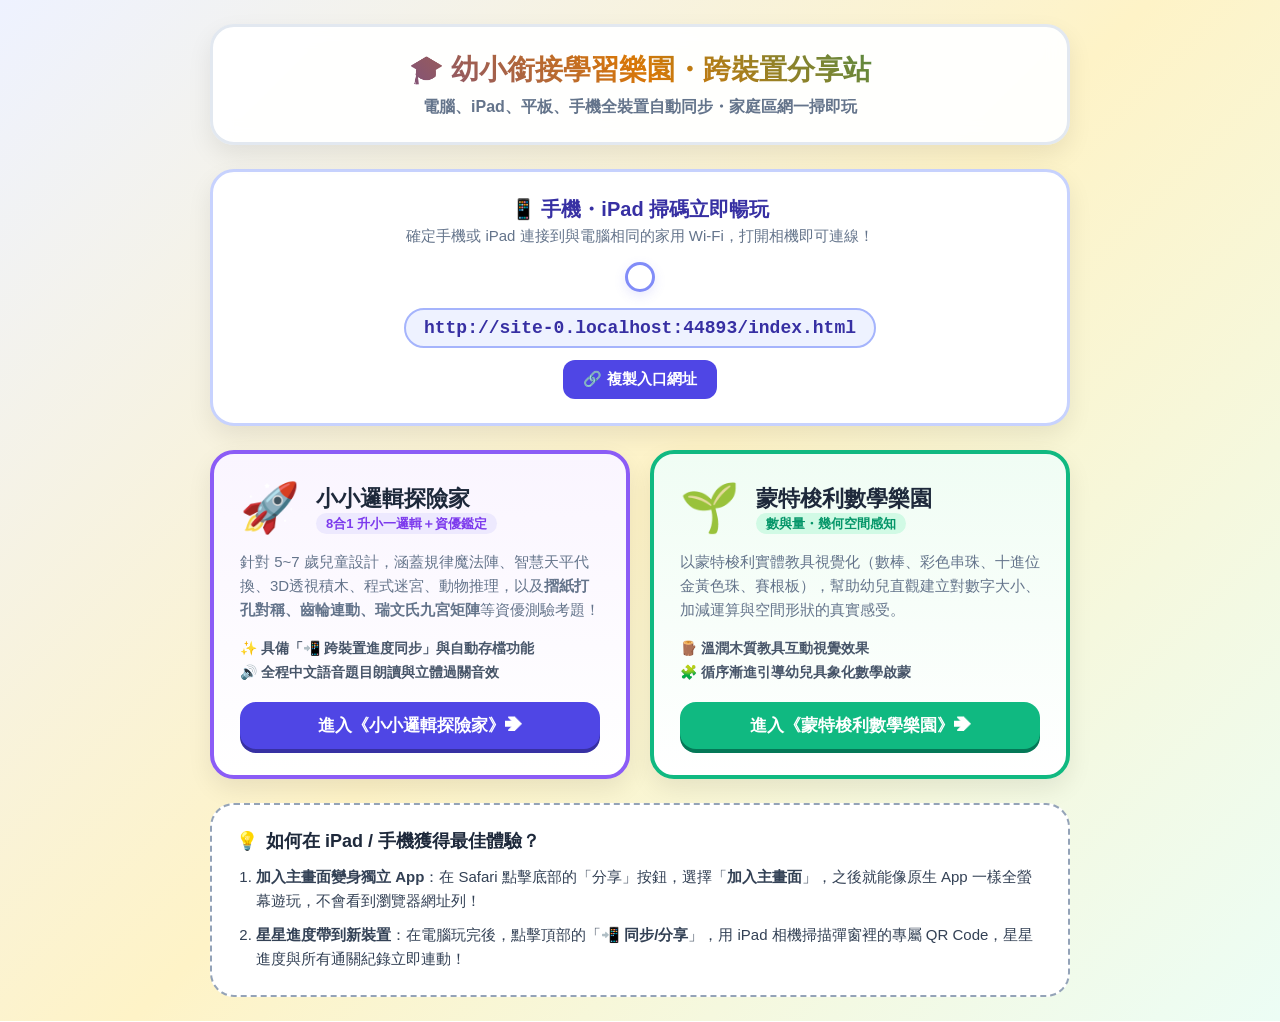
==== index.html @ 6248ef94 "Add files via upload" ====
<!DOCTYPE html>
<html lang="zh-TW">
<head>
  <meta charset="UTF-8">
  <meta name="viewport" content="width=device-width, initial-scale=1.0, maximum-scale=1.0, user-scalable=no">
  <title>幼小銜接學習樂園 - 跨裝置分享與同步中心</title>
  <style>
    :root {
      --primary: #4F46E5;
      --primary-dark: #3730A3;
      --bg-cream: #F8FAFC;
      --card-bg: #FFFFFF;
      --text-main: #1E293B;
      --text-muted: #64748B;
      --radius-lg: 24px;
      --radius-md: 16px;
      --shadow-md: 0 10px 25px rgba(0,0,0,0.08);
    }

    * {
      box-sizing: border-box;
      margin: 0;
      padding: 0;
      user-select: none;
      -webkit-tap-highlight-color: transparent;
    }

    body {
      font-family: "PingFang TC", "Microsoft JhengHei", "Noto Sans TC", sans-serif;
      background: linear-gradient(135deg, #EEF2FF 0%, #FEF3C7 50%, #ECFDF5 100%);
      min-height: 100vh;
      color: var(--text-main);
      padding: 24px 16px;
      display: flex;
      flex-direction: column;
      align-items: center;
    }

    .container {
      max-width: 860px;
      width: 100%;
      display: flex;
      flex-direction: column;
      gap: 24px;
    }

    /* HEADER */
    .portal-header {
      background: rgba(255, 255, 255, 0.95);
      backdrop-filter: blur(10px);
      border-radius: var(--radius-lg);
      padding: 24px;
      text-align: center;
      box-shadow: var(--shadow-md);
      border: 3px solid #E2E8F0;
    }

    .portal-title {
      font-size: 28px;
      font-weight: 900;
      background: linear-gradient(45deg, #4338CA, #D97706, #059669);
      -webkit-background-clip: text;
      -webkit-text-fill-color: transparent;
      margin-bottom: 8px;
    }

    .portal-subtitle {
      font-size: 16px;
      color: var(--text-muted);
      font-weight: 600;
    }

    /* QUICK IP SCAN BOX */
    .scan-card {
      background: #FFF;
      border-radius: var(--radius-lg);
      padding: 24px;
      box-shadow: var(--shadow-md);
      border: 3px solid #C7D2FE;
      display: flex;
      flex-direction: column;
      align-items: center;
      text-align: center;
    }

    .qr-frame {
      background: #FFF;
      border: 3px solid #818CF8;
      border-radius: 20px;
      padding: 12px;
      box-shadow: 0 4px 12px rgba(99, 102, 241, 0.15);
      margin: 16px 0;
    }

    .qr-img {
      width: 220px;
      height: 220px;
      display: block;
    }

    .ip-badge {
      background: #EEF2FF;
      border: 2px solid #A5B4FC;
      color: #3730A3;
      font-family: monospace;
      font-size: 18px;
      font-weight: 800;
      padding: 8px 18px;
      border-radius: 20px;
      margin-bottom: 12px;
      word-break: break-all;
    }

    /* GAME CARDS */
    .games-row {
      display: grid;
      grid-template-columns: repeat(auto-fit, minmax(320px, 1fr));
      gap: 20px;
    }

    .game-card {
      background: #FFF;
      border-radius: var(--radius-lg);
      padding: 26px;
      box-shadow: var(--shadow-md);
      display: flex;
      flex-direction: column;
      justify-content: space-between;
      border: 4px solid transparent;
      transition: all 0.25s;
    }

    .game-card:hover {
      transform: translateY(-6px);
      box-shadow: 0 16px 32px rgba(0,0,0,0.12);
    }

    .card-logic {
      border-color: #8B5CF6;
      background: linear-gradient(180deg, #FAF5FF 0%, #FFFFFF 100%);
    }

    .card-math {
      border-color: #10B981;
      background: linear-gradient(180deg, #F0FDF4 0%, #FFFFFF 100%);
    }

    .game-head {
      display: flex;
      align-items: center;
      gap: 16px;
      margin-bottom: 14px;
    }

    .game-icon {
      font-size: 48px;
    }

    .game-title {
      font-size: 22px;
      font-weight: 900;
      color: #1E293B;
    }

    .game-desc {
      font-size: 15px;
      color: #64748B;
      line-height: 1.6;
      margin-bottom: 18px;
    }

    .features-list {
      list-style: none;
      display: flex;
      flex-direction: column;
      gap: 6px;
      font-size: 14px;
      font-weight: 700;
      color: #475569;
      margin-bottom: 20px;
    }

    .btn-play {
      background: #4F46E5;
      color: #FFF;
      text-decoration: none;
      font-size: 17px;
      font-weight: 800;
      padding: 12px 20px;
      border-radius: 16px;
      text-align: center;
      display: block;
      box-shadow: 0 4px 0 #3730A3;
      transition: all 0.15s;
    }

    .btn-play-math {
      background: #10B981;
      box-shadow: 0 4px 0 #047857;
    }

    .btn-play:hover {
      transform: translateY(-2px);
    }

    .btn-play:active {
      transform: translateY(3px);
      box-shadow: none;
    }

    /* INSTRUCTIONS */
    .guide-card {
      background: #FFF;
      border-radius: var(--radius-lg);
      padding: 24px;
      border: 2px dashed #94A3B8;
    }

    .guide-title {
      font-size: 18px;
      font-weight: 900;
      color: #1E293B;
      margin-bottom: 12px;
      display: flex;
      align-items: center;
      gap: 8px;
    }

    .guide-steps {
      display: flex;
      flex-direction: column;
      gap: 10px;
      font-size: 15px;
      line-height: 1.6;
      color: #334155;
    }

    .guide-steps li {
      margin-left: 20px;
    }

    .toast-box {
      position: fixed;
      bottom: 24px;
      left: 50%;
      transform: translateX(-50%) translateY(100px);
      background: #1E293B;
      color: #FFF;
      padding: 12px 24px;
      border-radius: 30px;
      font-size: 16px;
      font-weight: 800;
      box-shadow: 0 10px 25px rgba(0,0,0,0.3);
      z-index: 2000;
      opacity: 0;
      transition: all 0.3s cubic-bezier(0.175, 0.885, 0.32, 1.275);
    }

    .toast-box.show {
      transform: translateX(-50%) translateY(0);
      opacity: 1;
    }
  </style>
</head>
<body>

  <div class="toast-box" id="toastBox">提示</div>

  <div class="container">
    <!-- HEADER -->
    <header class="portal-header">
      <h1 class="portal-title">🎓 幼小銜接學習樂園・跨裝置分享站</h1>
      <p class="portal-subtitle">電腦、iPad、平板、手機全裝置自動同步・家庭區網一掃即玩</p>
    </header>

    <!-- SCAN CARD -->
    <div class="scan-card">
      <div style="font-size: 20px; font-weight: 900; color: #3730A3;">📱 手機・iPad 掃碼立即暢玩</div>
      <p style="font-size: 15px; color: #64748B; margin-top: 4px;">確定手機或 iPad 連接到與電腦相同的家用 Wi-Fi，打開相機即可連線！</p>
      
      <div class="qr-frame">
        <img class="qr-img" id="portalQr" src="" alt="Portal QR Code">
      </div>

      <div class="ip-badge" id="portalUrl">正在連線...</div>

      <div style="display:flex; gap:10px; flex-wrap:wrap; justify-content:center;">
        <button onclick="copyCurrentPortalLink()" style="background:#4F46E5; color:#FFF; border:none; padding:10px 20px; border-radius:12px; font-weight:800; font-size:15px; cursor:pointer;">
          🔗 複製入口網址
        </button>
      </div>
    </div>

    <!-- GAME CARDS -->
    <div class="games-row">
      <!-- GAME 1 -->
      <div class="game-card card-logic">
        <div>
          <div class="game-head">
            <div class="game-icon">🚀</div>
            <div>
              <div class="game-title">小小邏輯探險家</div>
              <span style="font-size:13px; font-weight:800; color:#7C3AED; background:#EDE9FE; padding:3px 10px; border-radius:12px;">8合1 升小一邏輯＋資優鑑定</span>
            </div>
          </div>
          <p class="game-desc">
            針對 5~7 歲兒童設計，涵蓋規律魔法陣、智慧天平代換、3D透視積木、程式迷宮、動物推理，以及<strong>摺紙打孔對稱、齒輪連動、瑞文氏九宮矩陣</strong>等資優測驗考題！
          </p>
          <ul class="features-list">
            <li>✨ 具備「📲 跨裝置進度同步」與自動存檔功能</li>
            <li>🔊 全程中文語音題目朗讀與立體過關音效</li>
          </ul>
        </div>
        <a id="linkLogic" href="logic_game.html" class="btn-play">進入《小小邏輯探險家》➔</a>
      </div>

      <!-- GAME 2 -->
      <div class="game-card card-math">
        <div>
          <div class="game-head">
            <div class="game-icon">🌱</div>
            <div>
              <div class="game-title">蒙特梭利數學樂園</div>
              <span style="font-size:13px; font-weight:800; color:#059669; background:#D1FAE5; padding:3px 10px; border-radius:12px;">數與量・幾何空間感知</span>
            </div>
          </div>
          <p class="game-desc">
            以蒙特梭利實體教具視覺化（數棒、彩色串珠、十進位金黃色珠、賽根板），幫助幼兒直觀建立對數字大小、加減運算與空間形狀的真實感受。
          </p>
          <ul class="features-list">
            <li>🪵 溫潤木質教具互動視覺效果</li>
            <li>🧩 循序漸進引導幼兒具象化數學啟蒙</li>
          </ul>
        </div>
        <a id="linkMath" href="montessori_math_game.html" class="btn-play btn-play-math">進入《蒙特梭利數學樂園》➔</a>
      </div>
    </div>

    <!-- GUIDE -->
    <div class="guide-card">
      <div class="guide-title">
        <span>💡</span> 如何在 iPad / 手機獲得最佳體驗？
      </div>
      <ol class="guide-steps">
        <li><strong>加入主畫面變身獨立 App</strong>：在 Safari 點擊底部的「分享」按鈕，選擇「<strong>加入主畫面</strong>」，之後就能像原生 App 一樣全螢幕遊玩，不會看到瀏覽器網址列！</li>
        <li><strong>星星進度帶到新裝置</strong>：在電腦玩完後，點擊頂部的「<strong>📲 同步/分享</strong>」，用 iPad 相機掃描彈窗裡的專屬 QR Code，星星進度與所有通關紀錄立即連動！</li>
      </ol>
    </div>
  </div>

  <script>
    const portalUrl = window.location.href.split('?')[0].split('#')[0];
    document.getElementById('portalUrl').textContent = portalUrl;

    const qrImg = document.getElementById('portalQr');
    qrImg.src = "https://api.qrserver.com/v1/create-qr-code/?size=250x250&data=" + encodeURIComponent(portalUrl);
    qrImg.onerror = function() {
      qrImg.style.display = 'none';
    };

    function copyCurrentPortalLink() {
      if (navigator.clipboard) {
        navigator.clipboard.writeText(portalUrl).then(() => {
          showToast("📋 已複製學習入口網址！可貼到 LINE 或 AirDrop 給 iPad！");
        });
      } else {
        prompt("請複製下方入口網址：", portalUrl);
      }
    }

    function showToast(msg) {
      const box = document.getElementById('toastBox');
      box.textContent = msg;
      box.classList.add('show');
      setTimeout(() => box.classList.remove('show'), 3000);
    }
  </script>
</body>
</html>
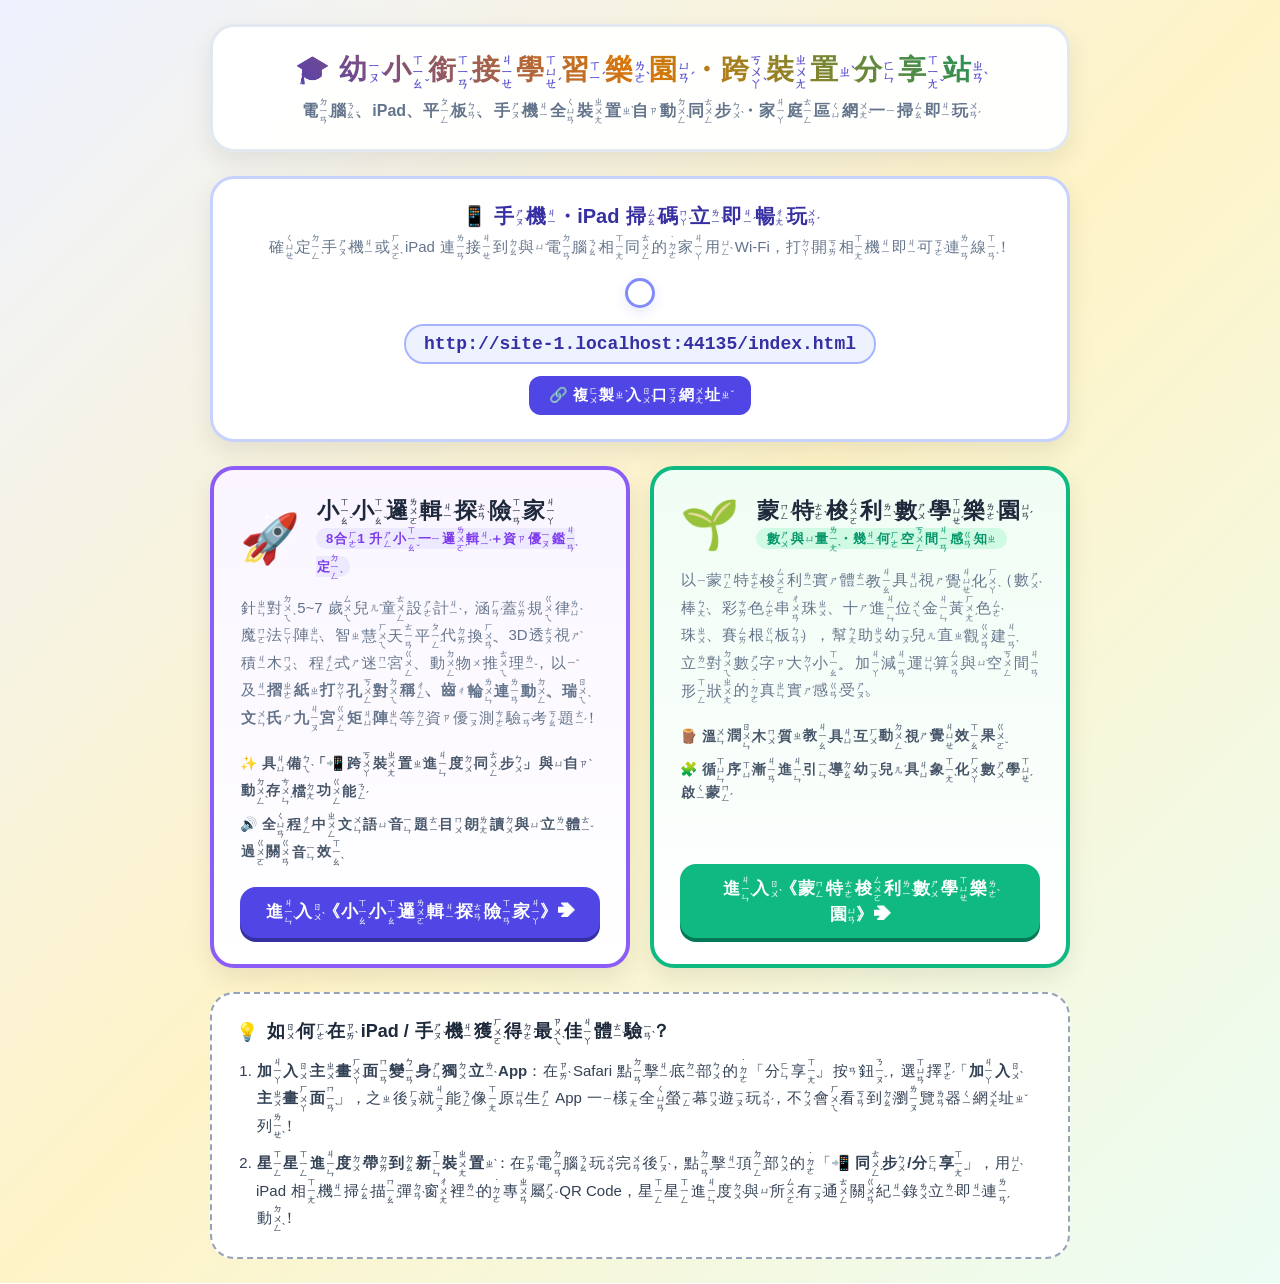
==== commit 718bfd34: "feat: add zhuyin (bopomofo) to every Chinese character (#14) Annotate all Chinese text in logic_game" ====
--- a/index.html
+++ b/index.html
@@ -53,6 +53,11 @@
       text-align: center;
       box-shadow: var(--shadow-md);
       border: 3px solid #E2E8F0;
+    }
+
+    /* 漸層文字是透明的，注音要另外給顏色才看得到 */
+    .portal-title .zy {
+      -webkit-text-fill-color: #4338CA;
     }
 
     .portal-title {
@@ -375,5 +380,139 @@
       setTimeout(() => box.classList.remove('show'), 3000);
     }
   </script>
+  <!-- ZHUYIN:START（由 tools/build_zhuyin.py 產生，請勿手動修改；讀音來源：教育部《重編國語辭典修訂本》） -->
+  <style>
+    /* 國語課本式注音：注音直排在字的右邊，二、三、四聲在右側，輕聲在最上方。
+       注音放在 ::before / ::after（data-zy、data-tone），不會混進 textContent、
+       innerText、語音朗讀或複製的文字。 */
+    .zy-u {
+      display: inline-block;
+      margin: 0 0.06em;
+      text-indent: 0;
+      white-space: nowrap;
+    }
+    .zy {
+      position: relative;
+      display: inline-block;
+      vertical-align: middle;
+      margin-left: 0.08em;
+      font-size: max(0.42em, 9px);
+      font-weight: 700;
+      font-style: normal;
+      line-height: 1.02;
+      letter-spacing: 0;
+      text-align: center;
+      text-shadow: none;
+      opacity: 0.85;
+      user-select: none;
+      -webkit-user-select: none;
+    }
+    .zy::before {
+      content: attr(data-zy);
+      white-space: pre;
+    }
+    .zy::after {
+      content: attr(data-tone);
+      position: absolute;
+      line-height: 1;
+    }
+    .zy-t::after { left: 100%; bottom: 0.1em; margin-left: 0.05em; }
+    .zy-n { padding-top: 0.7em; }
+    .zy-n::after { top: 0; left: 50%; transform: translateX(-50%); }
+  </style>
+  <script>
+    /* 自動注音：把畫面上每個中文字包成「字＋右側注音」，之後動態加入的文字也會自動補上。
+       不想加注音的區塊可以加上 data-no-zhuyin 屬性。 */
+    (function () {
+      const DATA = {"chars":"一ㄧ下ㄒㄧㄚˋ不ㄅㄨˋ中ㄓㄨㄥ串ㄔㄨㄢˋ主ㄓㄨˇ之ㄓ九ㄐㄧㄡˇ互ㄏㄨˋ享ㄒㄧㄤˇ代ㄉㄞˋ以ㄧˇ位ㄨㄟˋ何ㄏㄜˊ佳ㄐㄧㄚ備ㄅㄟˋ像ㄒㄧㄤˋ優ㄧㄡ兒ㄦˊ入ㄖㄨˋ全ㄑㄩㄢˊ具ㄐㄩˋ分ㄈㄣ列ㄌㄧㄝˋ利ㄌㄧˋ到ㄉㄠˋ功ㄍㄨㄥ加ㄐㄧㄚ助ㄓㄨˋ動ㄉㄨㄥˋ化ㄏㄨㄚˋ區ㄑㄩ十ㄕˊ升ㄕㄥ即ㄐㄧˊ原ㄩㄢˊ及ㄐㄧˊ受ㄕㄡˋ口ㄎㄡˇ可ㄎㄜˇ合ㄏㄜˊ同ㄊㄨㄥˊ啟ㄑㄧˇ器ㄑㄧˋ園ㄩㄢˊ在ㄗㄞˋ址ㄓˇ大ㄉㄚˋ天ㄊㄧㄢ如ㄖㄨˊ孔ㄎㄨㄥˇ字ㄗˋ存ㄘㄨㄣˊ學ㄒㄩㄝˊ完ㄨㄢˊ定ㄉㄧㄥˋ宮ㄍㄨㄥ家ㄐㄧㄚ實ㄕˊ專ㄓㄨㄢ對ㄉㄨㄟˋ導ㄉㄠˇ小ㄒㄧㄠˇ就ㄐㄧㄡˋ屬ㄕㄨˇ已ㄧˇ帶ㄉㄞˋ幕ㄇㄨˋ幫ㄅㄤ平ㄆㄧㄥˊ幼ㄧㄡˋ幾ㄐㄧˇ序ㄒㄩˋ底ㄉㄧˇ度ㄉㄨˋ庭ㄊㄧㄥˊ建ㄐㄧㄢˋ式ㄕˋ引ㄧㄣˇ彈ㄉㄢˋ形ㄒㄧㄥˊ彩ㄘㄞˇ律ㄌㄩˋ後ㄏㄡˋ得˙ㄉㄜ循ㄒㄩㄣˊ心ㄒㄧㄣ感ㄍㄢˇ慧ㄏㄨㄟˋ或ㄏㄨㄛˋ所ㄙㄨㄛˇ手ㄕㄡˇ打ㄉㄚˇ按ㄢˋ掃ㄙㄠˇ探ㄊㄢˋ接ㄐㄧㄝ推ㄊㄨㄟ描ㄇㄧㄠˊ提ㄊㄧˊ換ㄏㄨㄢˋ摺ㄓㄜˊ擇ㄗㄜˊ擊ㄐㄧˊ效ㄒㄧㄠˋ教ㄐㄧㄠˋ數ㄕㄨˋ文ㄨㄣˊ新ㄒㄧㄣ方ㄈㄤ星ㄒㄧㄥ智ㄓˋ暢ㄔㄤˋ最ㄗㄨㄟˋ會ㄏㄨㄟˋ有ㄧㄡˇ朗ㄌㄤˇ木ㄇㄨˋ板ㄅㄢˇ果ㄍㄨㄛˇ根ㄍㄣ梭ㄙㄨㄛ棒ㄅㄤˋ樂ㄌㄜˋ樣ㄧㄤˋ機ㄐㄧ檔ㄉㄤˇ正ㄓㄥˋ步ㄅㄨˋ歲ㄙㄨㄟˋ氏ㄕˋ法ㄈㄚˇ涵ㄏㄢˊ減ㄐㄧㄢˇ測ㄘㄜˋ溫ㄨㄣ漸ㄐㄧㄢˋ潤ㄖㄨㄣˋ瀏ㄌㄧㄡˊ物ㄨˋ特ㄊㄜˋ狀ㄓㄨㄤˋ獨ㄉㄨˊ獲ㄏㄨㄛˋ玩ㄨㄢˊ珠ㄓㄨ理ㄌㄧˇ瑞ㄖㄨㄟˋ生ㄕㄥ用ㄩㄥˋ畫ㄏㄨㄚˋ的˙ㄉㄜ目ㄇㄨˋ直ㄓˊ相ㄒㄧㄤ看ㄎㄢˋ真ㄓㄣ知ㄓ矩ㄐㄩˇ確ㄑㄩㄝˋ碼ㄇㄚˇ示ㄕˋ程ㄔㄥˊ稱ㄔㄥ積ㄐㄧ空ㄎㄨㄥ窗ㄔㄨㄤ立ㄌㄧˋ站ㄓㄢˋ童ㄊㄨㄥˊ等ㄉㄥˇ算ㄙㄨㄢˋ紀ㄐㄧˋ紙ㄓˇ給ㄍㄟˇ網ㄨㄤˇ線ㄒㄧㄢˋ置ㄓˋ習ㄒㄧˊ考ㄎㄠˇ能ㄋㄥˊ腦ㄋㄠˇ自ㄗˋ與ㄩˇ色ㄙㄜˋ蒙ㄇㄥˊ蓋ㄍㄞˋ螢ㄧㄥˊ裝ㄓㄨㄤ裡ㄌㄧˇ製ㄓˋ複ㄈㄨˋ規ㄍㄨㄟ視ㄕˋ覺ㄐㄩㄝˊ覽ㄌㄢˇ觀ㄍㄨㄢ計ㄐㄧˋ設ㄕㄜˋ語ㄩˇ請ㄑㄧㄥˇ讀ㄉㄨˊ變ㄅㄧㄢˋ象ㄒㄧㄤˋ貼ㄊㄧㄝ資ㄗ質ㄓˊ賽ㄙㄞˋ跨ㄎㄨㄚˋ身ㄕㄣ輪ㄌㄨㄣˊ輯ㄐㄧˊ迷ㄇㄧˊ透ㄊㄡˋ通ㄊㄨㄥ連ㄌㄧㄢˊ進ㄐㄧㄣˋ遊ㄧㄡˊ運ㄩㄣˋ過ㄍㄨㄛˋ選ㄒㄩㄢˇ邏ㄌㄨㄛˊ部ㄅㄨˋ量ㄌㄧㄤˋ金ㄐㄧㄣ針ㄓㄣ鈕ㄋㄧㄡˇ銜ㄒㄧㄢˊ錄ㄌㄨˋ鑑ㄐㄧㄢˋ開ㄎㄞ間ㄐㄧㄢ關ㄍㄨㄢ陣ㄓㄣˋ險ㄒㄧㄢˇ電ㄉㄧㄢˋ面ㄇㄧㄢˋ音ㄧㄣ頂ㄉㄧㄥˇ題ㄊㄧˊ驗ㄧㄢˋ體ㄊㄧˇ魔ㄇㄛˊ黃ㄏㄨㄤˊ點ㄉㄧㄢˇ齒ㄔˇ","words":{"對稱":"ㄉㄨㄟˋ ㄔㄥˋ","獲得":"ㄏㄨㄛˋ ㄉㄜˊ","相機":"ㄒㄧㄤˋ ㄐㄧ"}};
+      const CHARS = {};
+      DATA.chars.replace(/([㐀-䶿一-鿿])([^㐀-䶿一-鿿]+)/g, (m, c, z) => { CHARS[c] = z; });
+      const WORDS = DATA.words;
+      const MAX_WORD = Math.max(1, ...Object.keys(WORDS).map(w => w.length));
+      const HAN = /[㐀-䶿一-鿿]/;
+      const CLOSE = /^[，。、！？；：」』）》〉…—～,.!?;:)\]]+/;
+      const SKIP = '.zy-w, [data-no-zhuyin], script, style, textarea, input, select, option, title, svg, canvas, code, pre, [contenteditable]';
+
+      // 先比對破音詞（取最長），其餘用單字的常用讀音
+      function readings(text) {
+        const out = [];
+        for (let i = 0; i < text.length;) {
+          let hit = null;
+          for (let n = Math.min(MAX_WORD, text.length - i); n >= 2 && !hit; n--) {
+            const w = WORDS[text.substr(i, n)];
+            if (w) hit = w.split(' ');
+          }
+          if (hit) { out.push(...hit); i += hit.length; }
+          else { out.push(CHARS[text[i]] || null); i++; }
+        }
+        return out;
+      }
+
+      function unit(ch, raw) {
+        const u = document.createElement('span');
+        u.className = 'zy-u';
+        const z = document.createElement('span');
+        z.className = 'zy';
+        z.setAttribute('aria-hidden', 'true');
+        let tone = raw.match(/[ˊˇˋ˙]/);
+        tone = tone ? tone[0] : '';
+        z.dataset.zy = raw.replace(/[ˊˇˋ˙]/g, '').split('').join('\n');
+        if (tone) {
+          z.dataset.tone = tone;
+          z.classList.add(tone === '˙' ? 'zy-n' : 'zy-t');
+        }
+        u.append(ch, z);
+        return u;
+      }
+
+      function annotateText(node) {
+        const text = node.nodeValue;
+        if (!HAN.test(text)) return;
+        const parent = node.parentElement;
+        if (!parent || parent.closest(SKIP)) return;
+        const r = readings(text);
+        // 整段包成一個 inline 元素，在 flex 容器裡仍是一個項目（不會被 gap 拆開）
+        const wrap = document.createElement('span');
+        wrap.className = 'zy-w';
+        let plain = '';
+        let last = null;
+        const flush = () => {
+          // 句尾標點黏在前一個字上，避免換行後出現在行首
+          const p = last && plain.match(CLOSE);
+          if (p) { last.append(p[0]); plain = plain.slice(p[0].length); }
+          if (plain) { wrap.append(plain); plain = ''; }
+        };
+        for (let i = 0; i < text.length; i++) {
+          if (r[i]) {
+            flush();
+            last = unit(text[i], r[i]);
+            wrap.append(last);
+          } else {
+            plain += text[i];
+          }
+        }
+        flush();
+        node.replaceWith(wrap);
+      }
+
+      function annotate(root) {
+        if (root.nodeType === Node.TEXT_NODE) return annotateText(root);
+        if (root.nodeType !== Node.ELEMENT_NODE || root.closest(SKIP)) return;
+        const walker = document.createTreeWalker(root, NodeFilter.SHOW_TEXT);
+        const nodes = [];
+        while (walker.nextNode()) nodes.push(walker.currentNode);
+        nodes.forEach(annotateText);
+      }
+
+      annotate(document.body);
+      new MutationObserver(list => {
+        for (const m of list) {
+          if (m.type === 'characterData') annotate(m.target);
+          else m.addedNodes.forEach(n => n.isConnected && annotate(n));
+        }
+      }).observe(document.body, { childList: true, subtree: true, characterData: true });
+    })();
+  </script>
+  <!-- ZHUYIN:END -->
 </body>
 </html>
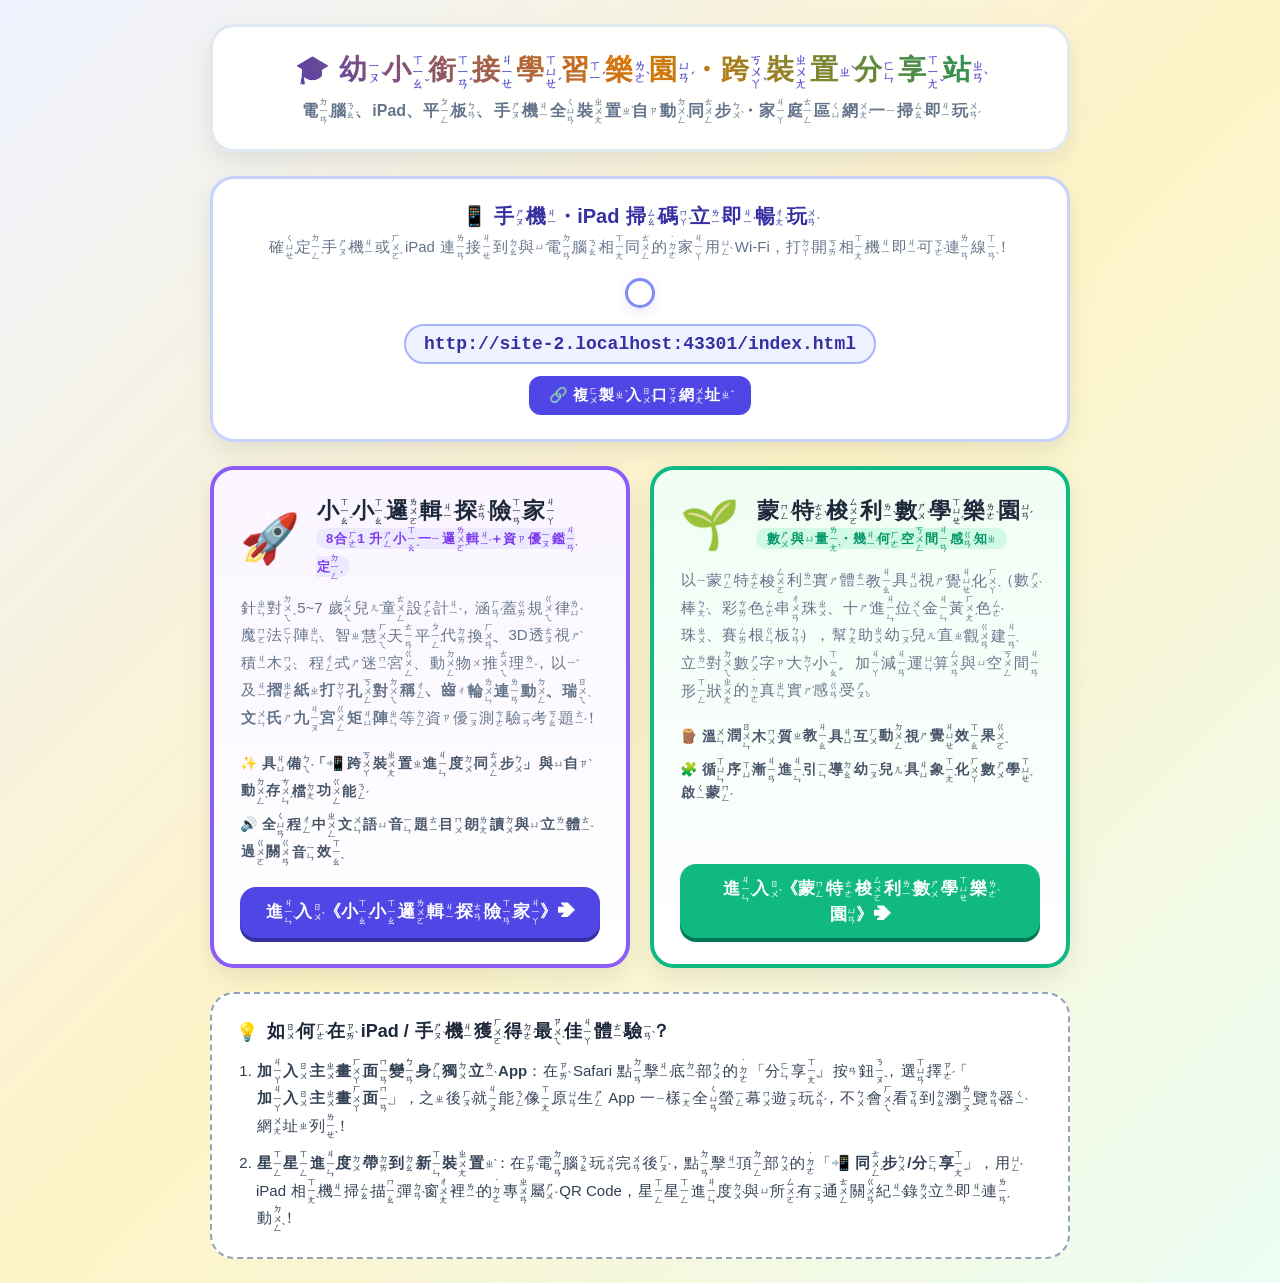
==== commit b6dd2370: "fix: address zhuyin audit findings - Readings: 數成 (ㄕㄨˇ), 轉動 (ㄓㄨㄢˋ), 台 (ㄊㄞˊ; MOE lists it only as a  " ====
--- a/index.html
+++ b/index.html
@@ -431,6 +431,7 @@
       const MAX_WORD = Math.max(1, ...Object.keys(WORDS).map(w => w.length));
       const HAN = /[㐀-䶿一-鿿]/;
       const CLOSE = /^[，。、！？；：」』）》〉…—～,.!?;:)\]]+/;
+      const OPEN = /[「『（《〈(\[]+$/;
       const SKIP = '.zy-w, [data-no-zhuyin], script, style, textarea, input, select, option, title, svg, canvas, code, pre, [contenteditable]';
 
       // 先比對破音詞（取最長），其餘用單字的常用讀音
@@ -476,22 +477,27 @@
         wrap.className = 'zy-w';
         let plain = '';
         let last = null;
-        const flush = () => {
-          // 句尾標點黏在前一個字上，避免換行後出現在行首
-          const p = last && plain.match(CLOSE);
-          if (p) { last.append(p[0]); plain = plain.slice(p[0].length); }
+        // 句尾標點黏在前一個字上、開頭的括號黏在後一個字上，避免換行後標點落單
+        const flush = next => {
+          const c = last && plain.match(CLOSE);
+          if (c) { last.append(c[0]); plain = plain.slice(c[0].length); }
+          const o = next && plain.match(OPEN);
+          if (o) { next.prepend(o[0]); plain = plain.slice(0, -o[0].length); }
           if (plain) { wrap.append(plain); plain = ''; }
         };
         for (let i = 0; i < text.length; i++) {
           if (r[i]) {
-            flush();
-            last = unit(text[i], r[i]);
+            const u = unit(text[i], r[i]);
+            flush(u);
+            last = u;
             wrap.append(last);
           } else {
             plain += text[i];
           }
         }
         flush();
+        // 很短的標籤（例如「1 號房」「資優特訓」）不要從中間斷行
+        if (r.filter(Boolean).length <= 6) wrap.style.whiteSpace = 'nowrap';
         node.replaceWith(wrap);
       }
 
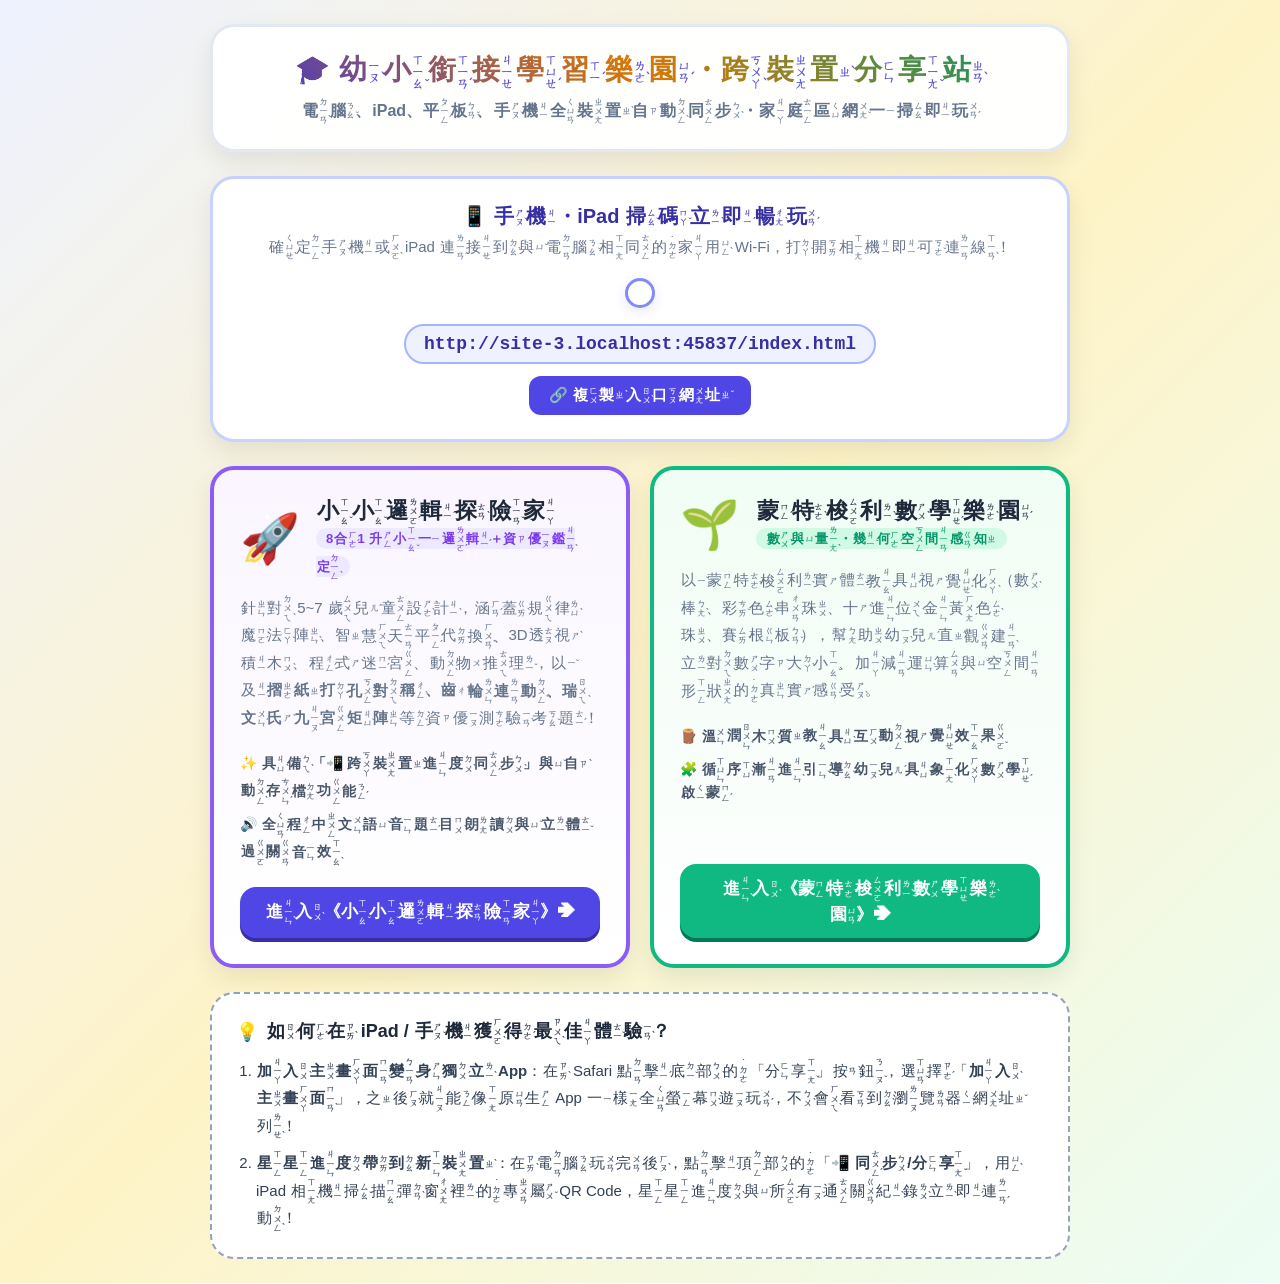
==== commit ac271dc8: "feat: add font size buttons to the logic game (#15) Add A－ / A＋ buttons to the menu's difficulty bar" ====
--- a/index.html
+++ b/index.html
@@ -496,8 +496,6 @@
           }
         }
         flush();
-        // 很短的標籤（例如「1 號房」「資優特訓」）不要從中間斷行
-        if (r.filter(Boolean).length <= 6) wrap.style.whiteSpace = 'nowrap';
         node.replaceWith(wrap);
       }
 
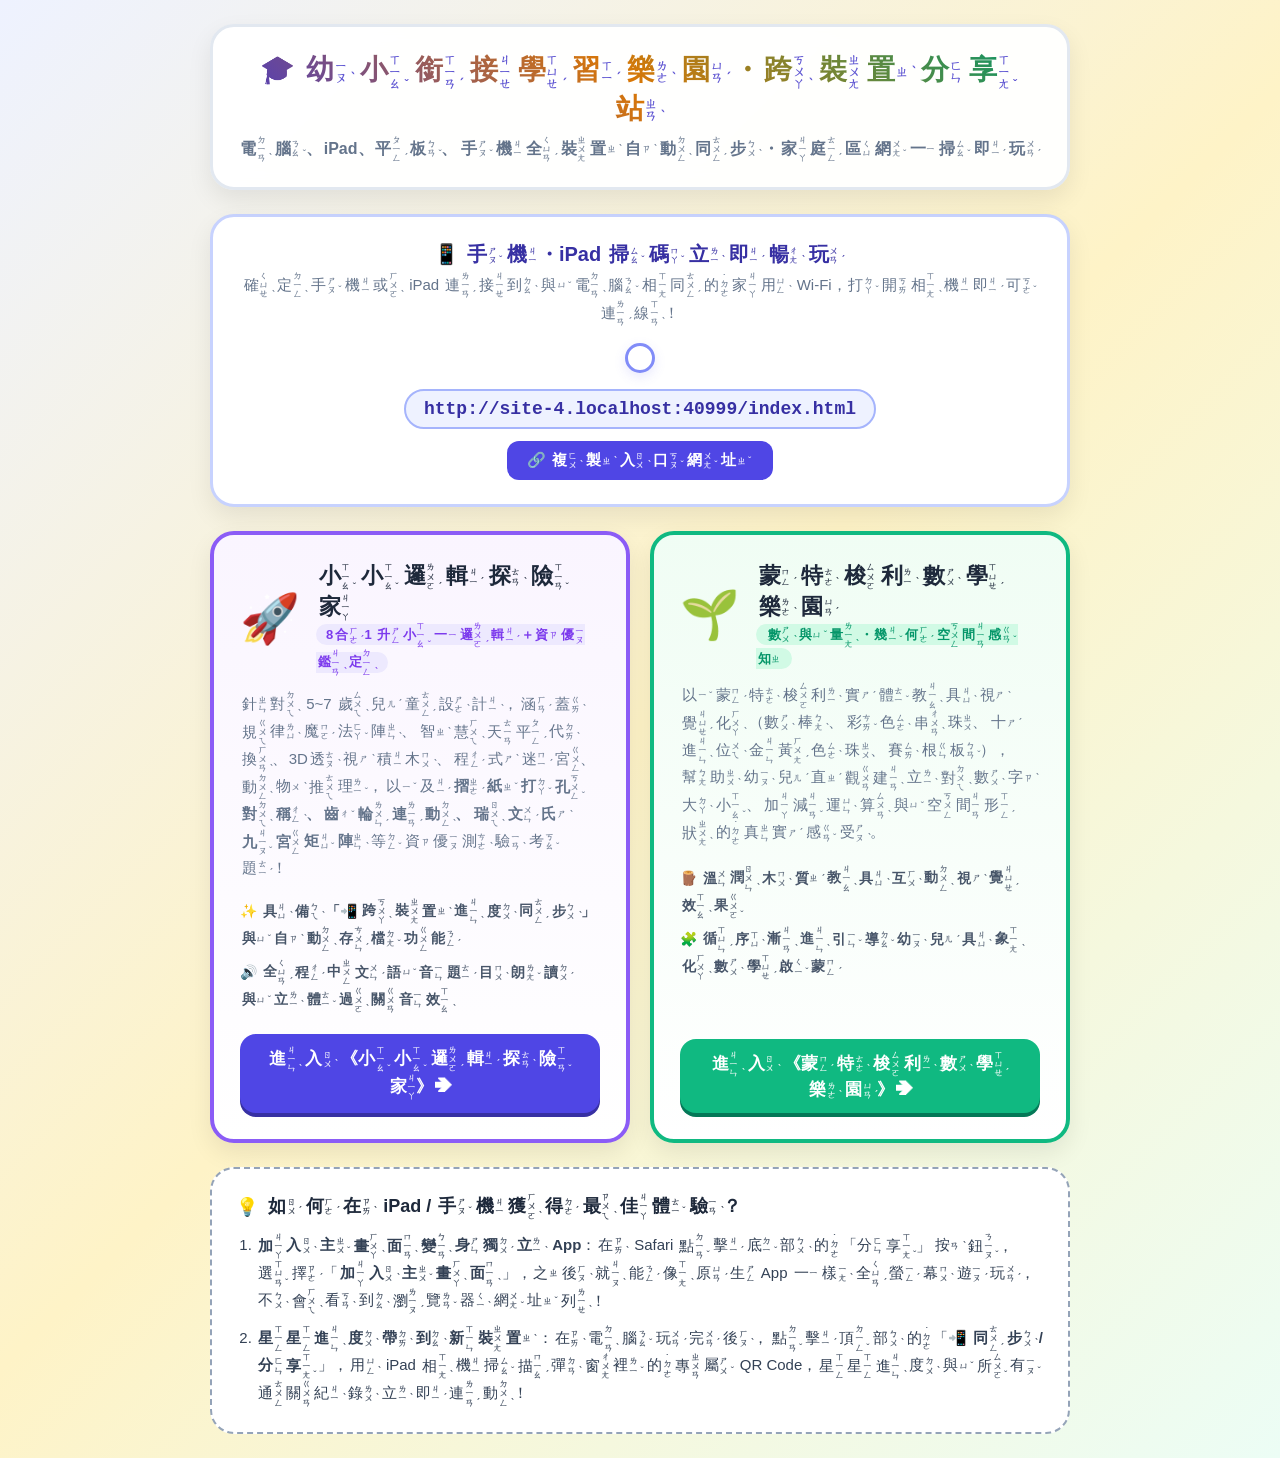
==== commit ad98b7d8: "fix: zhuyin tone marks no longer overlap the next character (Refs #28) - .zy-t reserves room on the " ====
--- a/index.html
+++ b/index.html
@@ -387,7 +387,7 @@
        innerText、語音朗讀或複製的文字。 */
     .zy-u {
       display: inline-block;
-      margin: 0 0.06em;
+      margin: 0 0.12em;   /* #28：字與字之間留空，版面不擠 */
       text-indent: 0;
       white-space: nowrap;
     }
@@ -416,7 +416,9 @@
       position: absolute;
       line-height: 1;
     }
-    .zy-t::after { left: 100%; bottom: 0.1em; margin-left: 0.05em; }
+    /* #28：聲調放在注音框裡面（右側留位置），不會壓到下一個字 */
+    .zy-t { padding-right: 0.6em; }
+    .zy-t::after { right: 0; bottom: 0.1em; }
     .zy-n { padding-top: 0.7em; }
     .zy-n::after { top: 0; left: 50%; transform: translateX(-50%); }
   </style>
